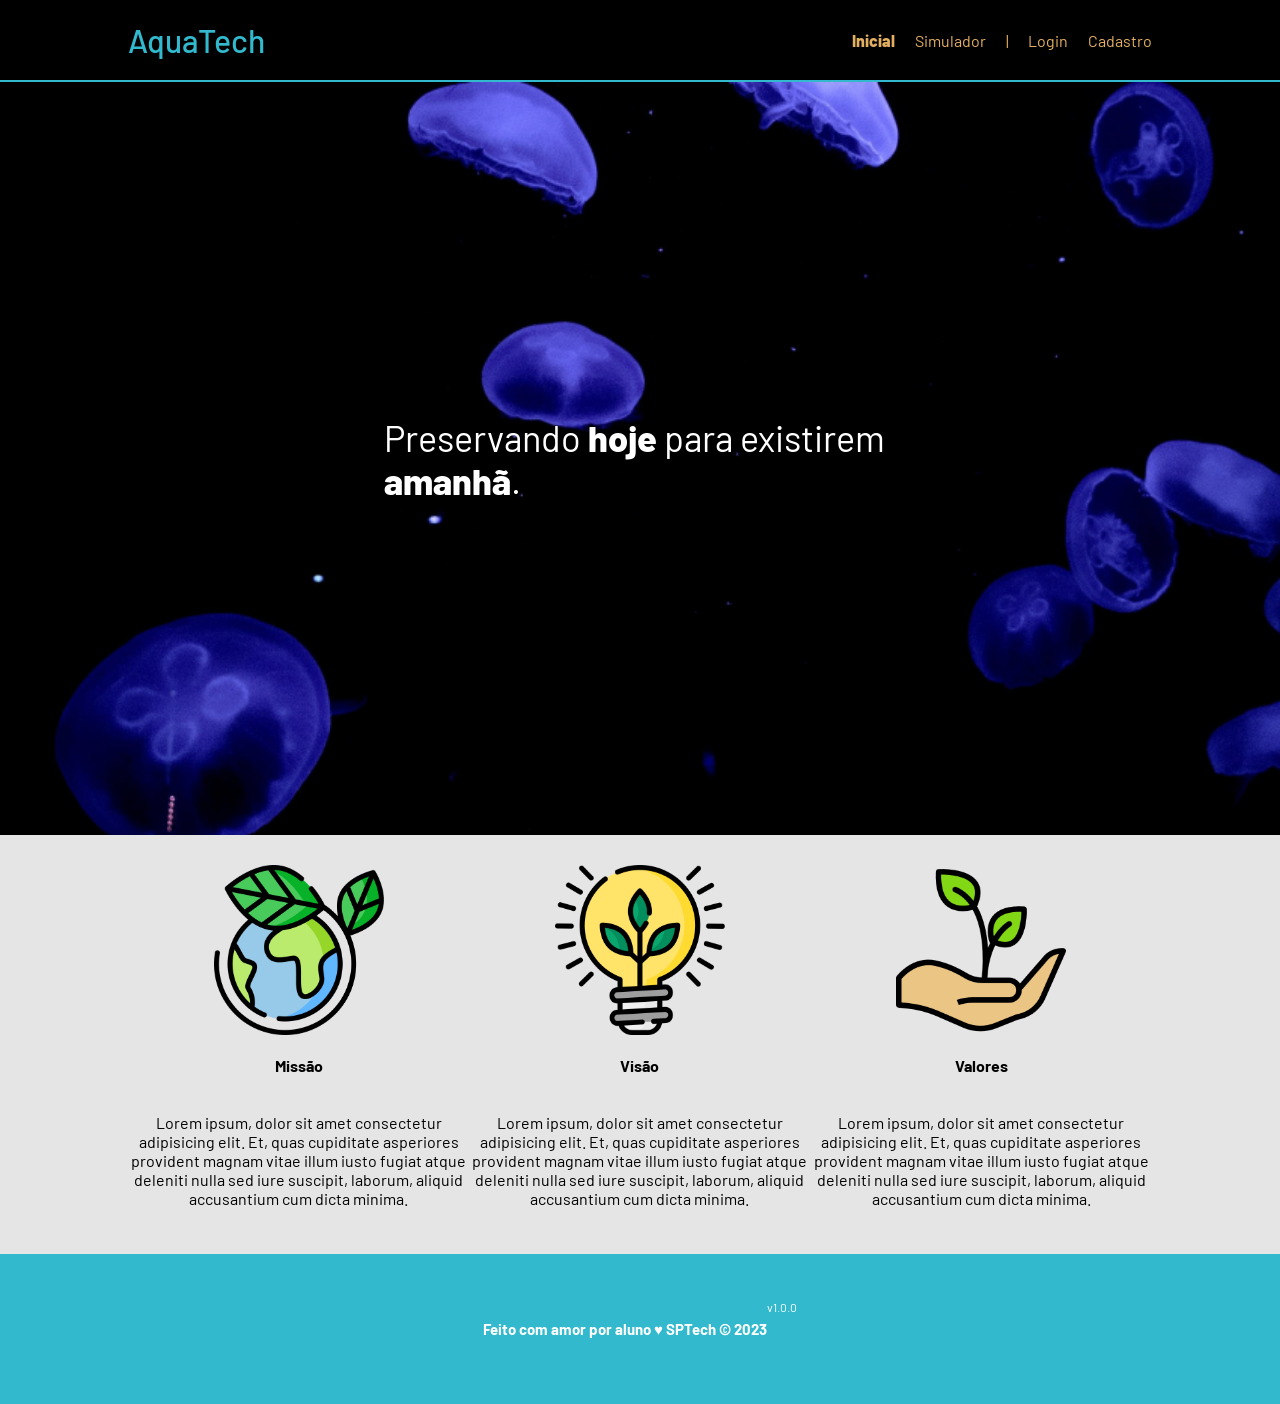
==== public/API-WEB/public/index.html @ a8af0762 "Insersão da API de cadastro" ====
<!DOCTYPE html>
<html lang="en">

<head>
    <meta charset="UTF-8">
    <meta http-equiv="X-UA-Compatible" content="IE=edge">
    <meta name="viewport" content="width=device-width, initial-scale=1.0">

    <title>AquaTech | Página Inicial</title>

    <script src="./js/sessao.js"></script>

    <link rel="stylesheet" href="./css/estilo.css">
    <link rel="icon" href="./assets/icon/favicon2.ico">
    <link rel="preconnect" href="https://fonts.gstatic.com">
</head>

<body>
    <div class="header">
      <div class="container">
        <h1 class="titulo">AquaTech</h1>
        <ul class="navbar">
          <li class="agora">
            <a href="#">Inicial</a>
          </li>
          <li>
            <a href="simulador.html">Simulador</a>
          </li>
          <li>|</li>
          <li>
            <a href="login.html">Login</a>
          </li>
          <li>
            <a href="cadastro.html">Cadastro</a>
          </li>
        </ul>
      </div>
    </div>
  
    <div class="banner">
      <div class="container">
        <p>Preservando <span>hoje</span> para existirem <span>amanhã</span>.</p>
      </div>
    </div>
  
    <div class="social">
      <div class="container">
        <div class="boxes">
          <div class="box">
            <img src="assets/imgs/planet-earth_color.png">
            <h4>Missão</h4>
            <p>Lorem ipsum, dolor sit amet consectetur adipisicing elit. Et, quas cupiditate asperiores provident magnam
              vitae illum iusto fugiat atque deleniti nulla sed iure suscipit, laborum, aliquid accusantium cum dicta
              minima.</p>
          </div>
          <div class="box">
            <img src="assets/imgs/lightbulb_color.png">
            <h4>Visão</h4>
            <p>Lorem ipsum, dolor sit amet consectetur adipisicing elit. Et, quas cupiditate asperiores provident magnam
              vitae illum iusto fugiat atque deleniti nulla sed iure suscipit, laborum, aliquid accusantium cum dicta
              minima.</p>
          </div>
          <div class="box">
            <img src="assets/imgs/growth_color.png">
            <h4>Valores</h4>
            <p>Lorem ipsum, dolor sit amet consectetur adipisicing elit. Et, quas cupiditate asperiores provident magnam
              vitae illum iusto fugiat atque deleniti nulla sed iure suscipit, laborum, aliquid accusantium cum dicta
              minima.</p>
          </div>
        </div>
      </div>
    </div>
  
    <div class="footer">
      <div class="container">
        <h4>Feito com amor por aluno &hearts; SPTech &copy; 2023</h4>
        <span class="version">v1.0.0</span>
      </div>
    </div>
  </body>

</html>
---- public/API-WEB/public/css/estilo.css ----
@import url('https://fonts.googleapis.com/css2?family=Barlow:ital,wght@0,100;0,200;0,300;0,400;0,500;0,600;0,700;0,800;0,900;1,100;1,200;1,300;1,400;1,500;1,600;1,700;1,800;1,900&display=swap');

body {
  margin: 0;
  padding: 0;
  font-family: 'Barlow', 'Segoe UI', 'Segoe UI', Tahoma, Geneva, Verdana, sans-serif;
  background-color: black;
}

:root {
  --tamanho-header: 80px;
  --tamanho-banner: calc(100vh - var(--tamanho-header) - var(--tamanho-footer) - 2px);
  --tamanho-simulador: calc(100vh - var(--tamanho-header) - var(--tamanho-footer) - 2px);
  --tamanho-login: calc(100vh - var(--tamanho-header) - var(--tamanho-footer) - 2px);
  --tamanho-footer: 65px;
}

.container {
  display: flex;
  width: 80%;
  margin: auto;
}

.header {
  height: var(--tamanho-header);
  border-bottom: 2px solid #32b9cd;
}

.header .container {
  justify-content: space-between;
  align-items: center;
  height: 100%;
}

.header a {
  text-decoration: none;
  color: #e3b062;
}

.agora {
  font-weight: 800;
}

.navbar {
  width: 300px;
  display: flex;
  align-items: center;
  justify-content: space-between;
  list-style: none;
  color: #e3b062;
}

.titulo {
  color: #32b9cd;
  width: fit-content;
  font-weight: 500;
}

.header h1 {
  margin: 0;
}

/* BANNER */

.banner {
  height: var(--tamanho-banner);
  color: white;
  background-image: url('../assets/imgs/bg-jelly-fish-para-home.png');
  background-size: cover;
}

.banner .container {
  justify-content: center;
  align-items: center;
  height: 100%;
}

.banner .container p {
  width: 50%;
  margin: 0;
  padding: 0;
  font-size: 36px;
}

.banner .container span {
  font-weight: 800;
}

/* MISSÃO VISÃO VALORES */

.social {
  background-color: #e5e5e5;
  display: flex;
}

.social .container {
  justify-content: center;
}

.box img {
  width: 170px;
}

.social .container .boxes {
  display: flex;
  justify-content: space-between;
  width: 100%;
  padding: 30px 0;
}

.social p {
  text-align: center;
}

.box {
  display: flex;
  flex-direction: column;
  align-items: center;
}

/* FOOTER */

.footer {
  background-color: #32b9cd;
  height: 150px;
  color: #fff;
  display: flex;
  font-size: 15px;
}

.footer .container {
  justify-content: center;
  text-align: center;
}

.footer .container .version {
  font-size: 12px;
}

/* LOGIN */

.login {
  height: var(--tamanho-login);
  background-image: url('../assets/imgs/bg-jelly-fish-para-home.png');
  background-size: cover;
}

.login .container {
  justify-content: center;
  align-items: center;
  height: 100%;
}

.card {
  width: 50%;
  background-color: #e5e5e5;
  border-radius: 10px;
  display: flex;
  align-items: center;
  justify-content: space-evenly;
  color: palevioletred;
  flex-direction: column;
  height: fit-content;
  padding: 20px 0;
}

.card h2 {
  margin: 0;
  font-size: 30px;
}

.formulario {
  display: flex;
  height: 90%;
  width: 80%;
  justify-content: space-around;
  flex-direction: column;
}

.formulario span {
  font-size: 15px;
  font-weight: 800;
}

.formulario input {
  border: 2px solid #32b9cd;
  text-align: center;
  border-radius: 10px;
  margin: 0;
}

.formulario select {
  border: 2px solid #32b9cd;
  background-color: white;
  color: gray;
  height: 36px;
  text-align: center;
  border-radius: 10px;
  margin: 0;
}

.campo {
  display: flex;
  flex-direction: column;
  justify-content: start;
  padding: 5px 0;
}

.botao {
  cursor: pointer;
  font-family: "Barlow", sans-serif;
  border: 0;
  border-radius: 5px;
  font-weight: 600;
  font-size: 18px;
  color: #fff;
  background-color: #ED145B;
  width: 120px;
  height: 30px;
  align-self: center;
  margin-top: 20px;
}

.loading-div {
  width: 50px;
  display: none;
}

.loading-div img {
  height: 50px;
  width: 50px;
}

#div_erros_login {
  display: none
}

/* FORMULARIO */

.alerta_erro{
  display: flex;
  justify-content: flex-end;
}

.card_erro {
  display: none;
  background-color: #fff;
  color: black;
  width: 230px;
  position: fixed;
  border-radius: 4px;
  border: #ED145B 3px solid;
  padding: 10px;
  margin-right: 10%;
}

.card_erro #mensagem_erro{
  font-weight: 500;
  font-size: 20px;
}

.formulario .tipo_campo {
  font-size: 20px;
  font-weight: 600 !important;
}

.formulario {
  display: flex;
  flex-direction: column;
}

input {
  margin-bottom: 10px;
  border: 2px solid #32b9cd;
  padding: 10px;
  text-align: center;
  border-radius: 10px;
}

.btn {
  font-family: "Barlow", sans-serif;
  border: 0;
  border-radius: 5px;
  font-weight: 600;
  font-size: 18px;
  padding: 10px 15px;
  color: white;
  background-color: #ED145B;
  width: 120px;
  align-self: center;
  margin-top: 5px;
}

.loading-div {
  width: 50px;
  margin: auto;
  display: none;
}

.loading-div img {
  height: 50px;
  width: 50px;
}

/* SIMULADOR */

.simulador {
  color: white;
}

.simulador .container {
  flex-direction: column;
  overflow: scroll; 
  height: var(--tamanho-simulador);
}

/* ALERTA */

#alerta {
  position: absolute;
  right: 0;
  bottom: 0;
}

.mensagem-alarme {
  background-color: white;
  border-radius: 5px;
  width: 300px;
  height: 80px;
  margin: 10px;
  padding: 10px 0;
  display: flex;
  justify-content: space-evenly;
  align-items: center;
}

.mensagem-alarme h3 {
  font-size: 14px;
  margin: 0;
}

.mensagem-alarme .informacao {
  width: 66%;
}

.alarme-sino {
  width: 48px;
  height: 48px;
  animation-name: bell;
  animation-duration: 4s;
  background-image: url('https://cdn-icons-png.flaticon.com/512/1157/1157000.png');
  background-size: cover;
  animation-iteration-count: infinite;
}

@keyframes bell {
  0%   {transform: rotate(25deg)}
  25%  {transform: rotate(-25deg)}
  50%  {transform: rotate(25deg)}
  75%  {transform: rotate(-25deg)}
  100% {transform: rotate(25deg)}
}
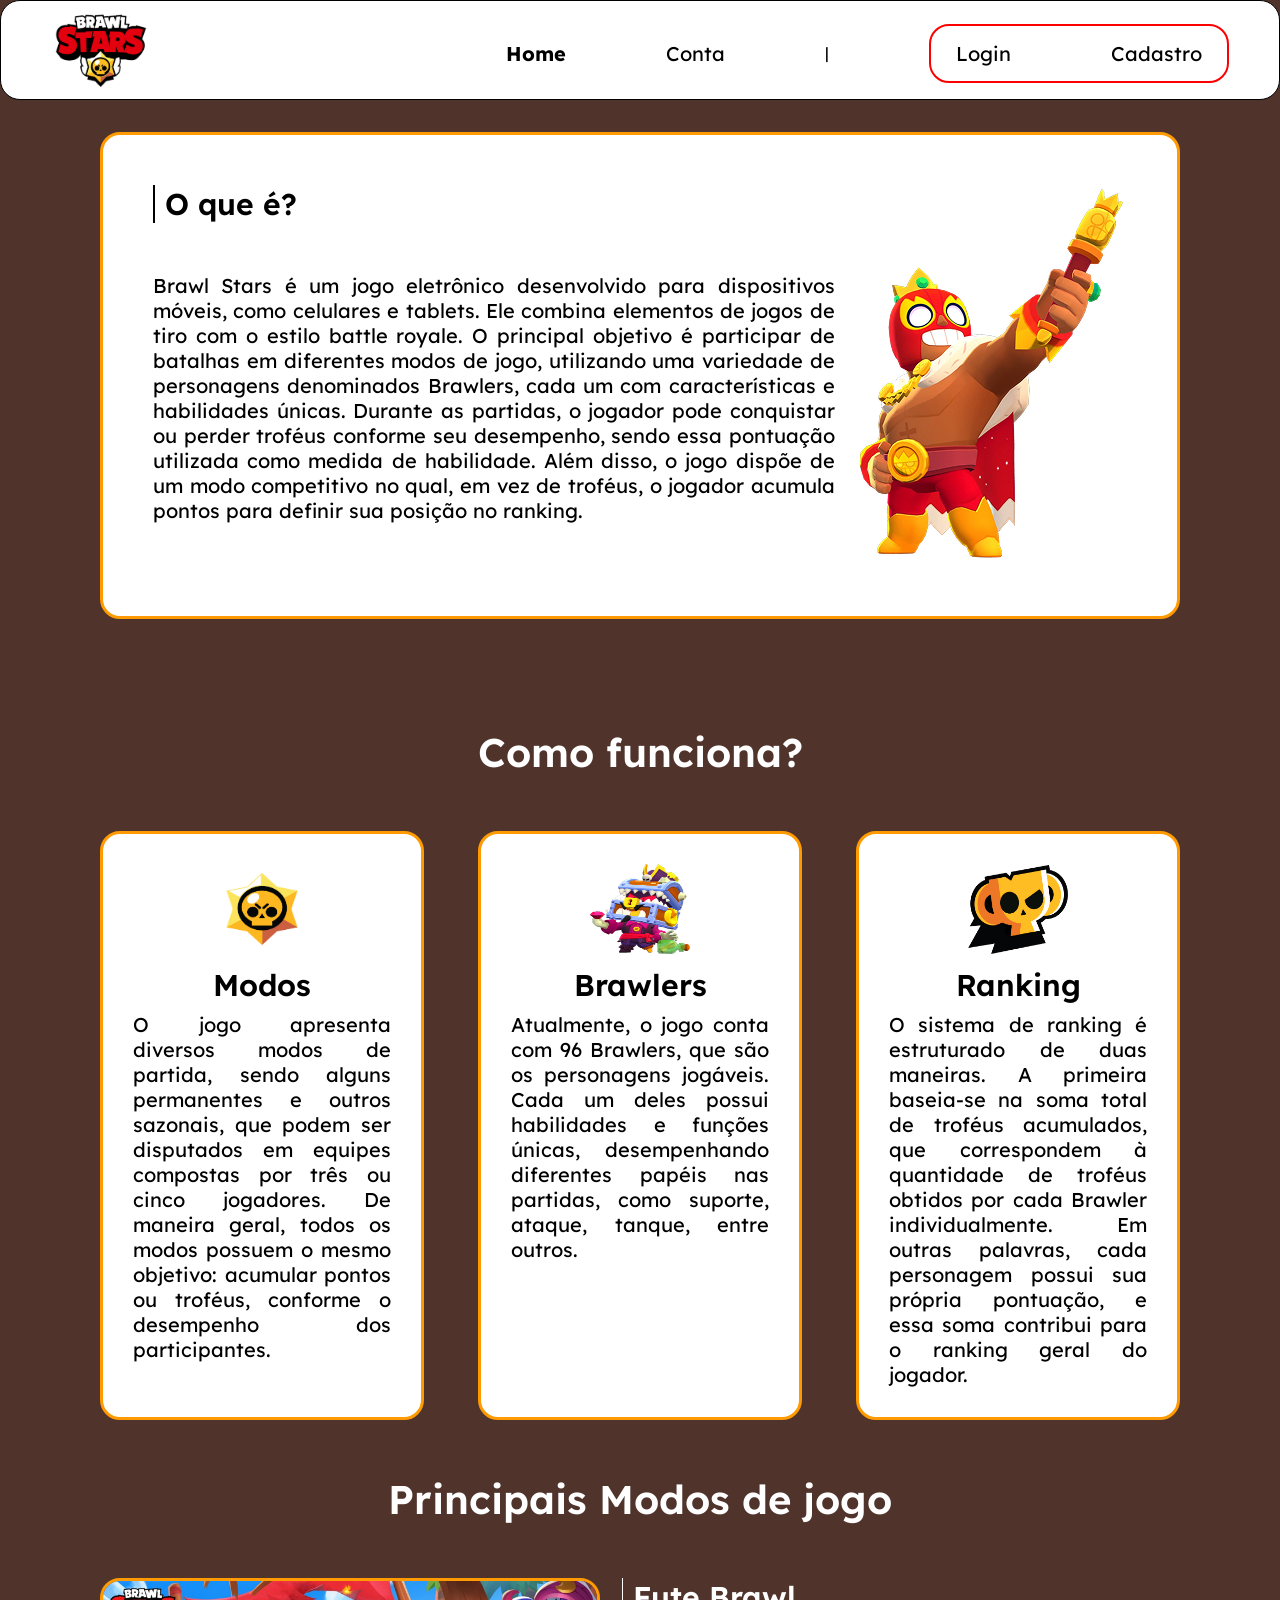
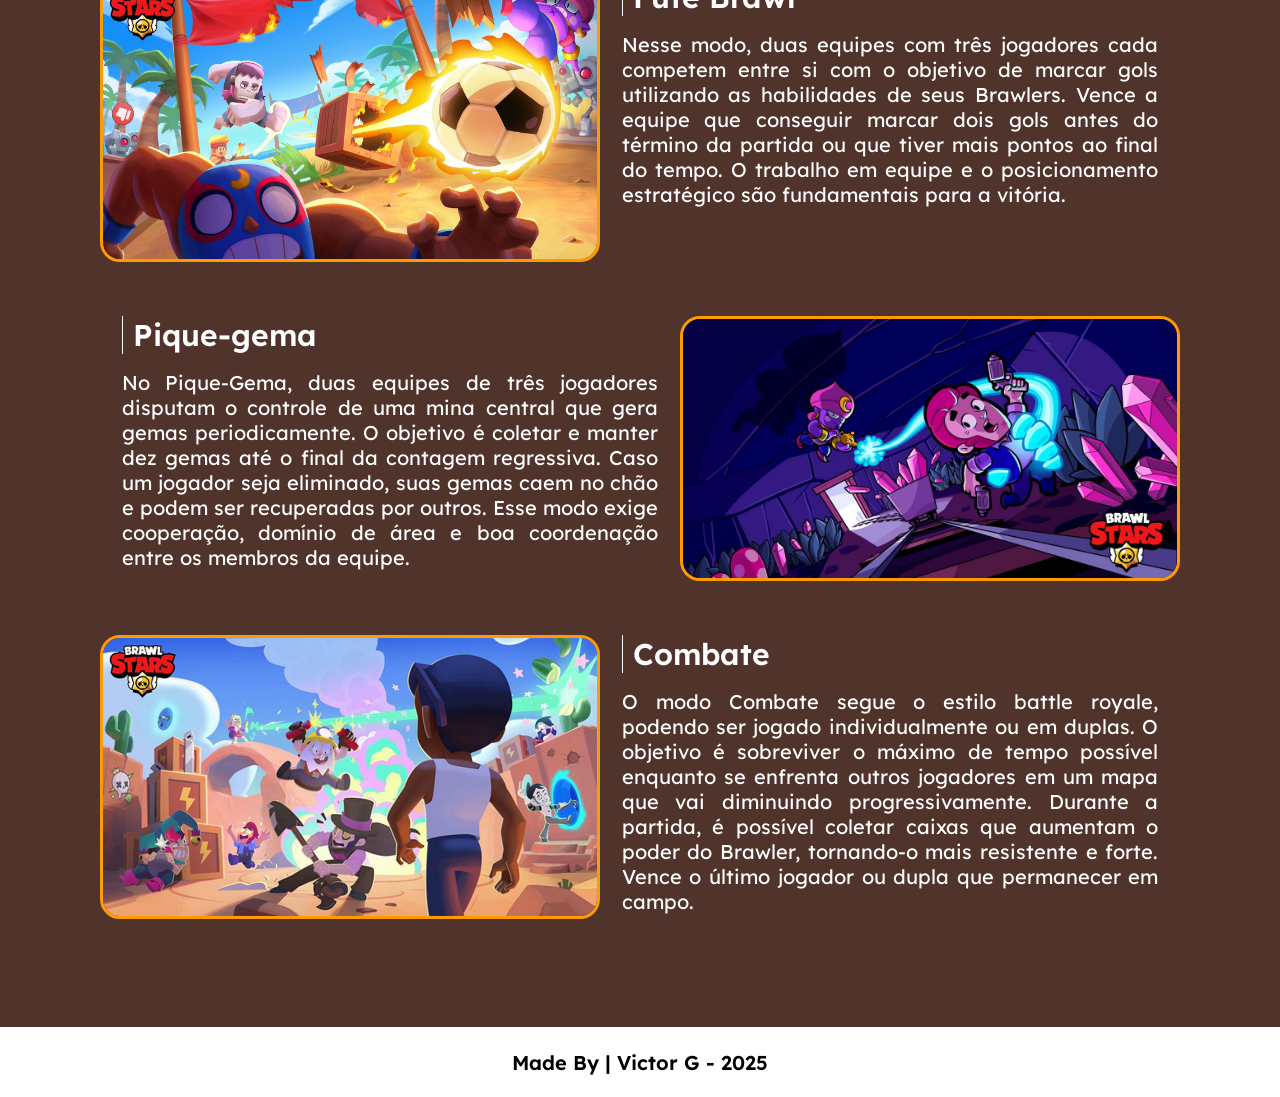
==== commit 450682c7: "Iserção de minha página de cadastro funcional com a regrade negócio" ====
--- a/public/API-WEB/public/index.html
+++ b/public/API-WEB/public/index.html
@@ -3,80 +3,140 @@
 
 <head>
     <meta charset="UTF-8">
-    <meta http-equiv="X-UA-Compatible" content="IE=edge">
     <meta name="viewport" content="width=device-width, initial-scale=1.0">
-
-    <title>AquaTech | Página Inicial</title>
-
-    <script src="./js/sessao.js"></script>
-
-    <link rel="stylesheet" href="./css/estilo.css">
-    <link rel="icon" href="./assets/icon/favicon2.ico">
-    <link rel="preconnect" href="https://fonts.gstatic.com">
+    <title>Home</title>
+    <link rel="stylesheet" href="css/style.css">
+    <link rel="stylesheet" href="css/index.css">
 </head>
 
 <body>
-    <div class="header">
-      <div class="container">
-        <h1 class="titulo">AquaTech</h1>
-        <ul class="navbar">
-          <li class="agora">
-            <a href="#">Inicial</a>
-          </li>
-          <li>
-            <a href="simulador.html">Simulador</a>
-          </li>
-          <li>|</li>
-          <li>
-            <a href="login.html">Login</a>
-          </li>
-          <li>
-            <a href="cadastro.html">Cadastro</a>
-          </li>
-        </ul>
-      </div>
-    </div>
-  
-    <div class="banner">
-      <div class="container">
-        <p>Preservando <span>hoje</span> para existirem <span>amanhã</span>.</p>
-      </div>
-    </div>
-  
-    <div class="social">
-      <div class="container">
-        <div class="boxes">
-          <div class="box">
-            <img src="assets/imgs/planet-earth_color.png">
-            <h4>Missão</h4>
-            <p>Lorem ipsum, dolor sit amet consectetur adipisicing elit. Et, quas cupiditate asperiores provident magnam
-              vitae illum iusto fugiat atque deleniti nulla sed iure suscipit, laborum, aliquid accusantium cum dicta
-              minima.</p>
-          </div>
-          <div class="box">
-            <img src="assets/imgs/lightbulb_color.png">
-            <h4>Visão</h4>
-            <p>Lorem ipsum, dolor sit amet consectetur adipisicing elit. Et, quas cupiditate asperiores provident magnam
-              vitae illum iusto fugiat atque deleniti nulla sed iure suscipit, laborum, aliquid accusantium cum dicta
-              minima.</p>
-          </div>
-          <div class="box">
-            <img src="assets/imgs/growth_color.png">
-            <h4>Valores</h4>
-            <p>Lorem ipsum, dolor sit amet consectetur adipisicing elit. Et, quas cupiditate asperiores provident magnam
-              vitae illum iusto fugiat atque deleniti nulla sed iure suscipit, laborum, aliquid accusantium cum dicta
-              minima.</p>
-          </div>
+    <header>
+        <div class="container">
+            <div class="logo">
+                <img src="assets/img/LOGO.png" alt="">
+            </div>
+            <div class="pages">
+                <a href="#" class="now">Home</a>
+                <a href="conta.html">Conta</a>
+                |
+                <div class="red_box">
+                    <a href="login.html">Login</a>
+                    <a href="cadastro.html">Cadastro</a>
+                </div>
+            </div>
         </div>
-      </div>
-    </div>
-  
-    <div class="footer">
-      <div class="container">
-        <h4>Feito com amor por aluno &hearts; SPTech &copy; 2023</h4>
-        <span class="version">v1.0.0</span>
-      </div>
-    </div>
-  </body>
+    </header>
+    <main>
+        <div class="container">
+            <div class="sobre">
+                <div class="esquerda">
+                    <div class="titulo">
+                        <p>O que é?</p>
+                    </div>
+                    <div class="texto">
+                        <p>
+                            Brawl Stars é um jogo eletrônico desenvolvido para dispositivos móveis, como celulares e
+                            tablets. Ele combina elementos de jogos de tiro com o estilo battle royale. O principal
+                            objetivo é participar de batalhas em diferentes modos de jogo, utilizando uma variedade de
+                            personagens denominados Brawlers, cada um com características e habilidades únicas.
+                            Durante as partidas, o jogador pode conquistar ou perder troféus conforme seu desempenho,
+                            sendo essa pontuação utilizada como medida de habilidade.
+                            Além disso, o jogo dispõe de um modo competitivo no qual, em vez de troféus, o jogador
+                            acumula pontos para definir sua posição no ranking.
+                        </p>
+                    </div>
+                </div>
+                <div class="img">
+                    <img src="assets/img/elprimo.png" alt="">
+                </div>
+            </div>
+            <div class="como_funciona">
+                <div class="titulo_um">Como funciona?</div>
+                <div class="boxes">
+                    <div class="box">
+                        <div class="img">
+                            <img src="assets/icon/logo_icon.png" alt="">
+                        </div>
+                        <div class="titulo">Modos</div>
+                        <div class="texto">O jogo apresenta diversos modos de partida, sendo alguns permanentes e outros
+                            sazonais, que podem ser disputados em equipes compostas por três ou cinco jogadores. De
+                            maneira
+                            geral, todos os modos possuem o mesmo objetivo: acumular pontos ou troféus, conforme o
+                            desempenho dos participantes.
+                        </div>
+                    </div>
+                    <div class="box">
+                        <div class="img">
+                            <img src="assets/icon/griff_icon.png" alt="">
+                        </div>
+                        <div class="titulo">Brawlers</div>
+                        <div class="texto">
+                            Atualmente, o jogo conta com 96 Brawlers, que são os personagens jogáveis. Cada um deles
+                            possui
+                            habilidades e funções únicas, desempenhando diferentes papéis nas partidas, como suporte,
+                            ataque, tanque, entre outros.
+                        </div>
+                    </div>
+                    <div class="box">
+                        <div class="img">
+                            <img src="assets/icon/icon_trofeu.png" alt="">
+                        </div>
+                        <div class="titulo">Ranking</div>
+                        <div class="texto">O sistema de ranking é estruturado de duas maneiras. A primeira baseia-se na
+                            soma
+                            total de troféus acumulados, que correspondem à quantidade de troféus obtidos por cada
+                            Brawler
+                            individualmente. Em outras palavras, cada personagem possui sua própria pontuação, e essa
+                            soma
+                            contribui para o ranking geral do jogador.</div>
+                    </div>
+                </div>
+            </div>
+            <div class="principais_modos">
+                <div class="titulo_um">Principais Modos de jogo</div>
+                <div class="sections">
+                    <div class="sub_sections">
+                        <img src="assets/img/fute_brawl.png" alt="">
+                        <div class="conteudo">
+                            <div class="titulo">Fute Brawl</div>
+                            <div class="texto">Nesse modo, duas equipes com três jogadores cada competem entre si com o
+                                objetivo de marcar gols utilizando as habilidades de seus Brawlers. Vence a equipe que
+                                conseguir marcar dois gols antes do término da partida ou que tiver mais pontos ao final
+                                do tempo. O trabalho em equipe e o posicionamento estratégico são fundamentais para a
+                                vitória.</div>
+                        </div>
+                    </div>
+                    <div class="sub_sections">
+                        <div class="conteudo">
+                            <div class="titulo">Pique-gema</div>
+                            <div class="texto">No Pique-Gema, duas equipes de três jogadores disputam o controle de uma
+                                mina central que gera gemas periodicamente. O objetivo é coletar e manter dez gemas até
+                                o final da contagem regressiva. Caso um jogador seja eliminado, suas gemas caem no chão
+                                e podem ser recuperadas por outros. Esse modo exige cooperação, domínio de área e boa
+                                coordenação entre os membros da equipe.</div>
+                        </div>
+                        <img src="assets/img/pique_gema.png" alt="">
+                    </div>
+                    <div class="sub_sections">
+                        <img src="assets/img/combate.png" alt="">
+                        <div class="conteudo">
+                            <div class="titulo">Combate</div>
+                            <div class="texto">O modo Combate segue o estilo battle royale, podendo ser jogado
+                                individualmente ou em duplas. O objetivo é sobreviver o máximo de tempo possível
+                                enquanto se enfrenta outros jogadores em um mapa que vai diminuindo progressivamente.
+                                Durante a partida, é possível coletar caixas que aumentam o poder do Brawler, tornando-o
+                                mais resistente e forte. Vence o último jogador ou dupla que permanecer em campo.</div>
+                        </div>
+                    </div>
+                </div>
+            </div>
+        </div>
+    </main>
+
+
+    <footer>
+        <p>Made By | Victor G - 2025</p>
+    </footer>
+</body>
 
 </html>
--- a/public/API-WEB/public/css/style.css
+++ b/public/API-WEB/public/css/style.css
@@ -0,0 +1,77 @@
+@import url('https://fonts.googleapis.com/css2?family=Lexend:wght@100..900&display=swap');
+
+* {
+    border: 0;
+    padding: 0;
+    margin: 0;
+    box-sizing: border-box;
+    font-family: "Lexend", sans-serif;
+}
+
+a {
+    text-decoration: none;
+}
+
+body {
+    height: 100vh;
+}
+
+header {
+    width: 100%;
+    padding: 0px 50px;
+    background-color: white;
+    position: fixed;
+    border-radius: 20px;
+    top: 0;
+    min-height: 100px;
+    max-height: 100px;
+    border: 1px solid rgb(0, 0, 0);
+}
+
+header a {
+    color: black;
+    font-size: 20px;
+}
+
+header .now {
+    font-weight: bold;
+}
+
+header a:hover {
+    border-bottom: 1px solid black;
+    transition: 2s;
+}
+
+header .container {
+    display: flex;
+    justify-content: space-between;
+}
+
+header .container .logo img {
+    width: 100px;
+}
+
+header .container .pages,
+.red_box {
+    display: flex;
+    gap: 100px;
+    align-items: center;
+}
+
+header .container .red_box {
+    border: 2px solid red;
+    border-radius: 20px;
+    padding: 15px 25px;
+}
+
+footer {
+    background-color: rgb(255, 255, 255);
+    width: 100%;
+    height: 70px;
+    align-items: center;
+    display: flex;
+    justify-content: center;
+    border-radius: 20px;
+    font-size: 20px;
+    font-weight: 600;
+}
--- a/public/API-WEB/public/css/index.css
+++ b/public/API-WEB/public/css/index.css
@@ -0,0 +1,210 @@
+main {
+    background-color: #50342C;
+    width: 100%;
+    min-height: 100vh;
+    padding-top: 100px;
+}
+
+main .container {
+    width: 100%;
+    height: 100%;
+    padding: 0px 100px;
+}
+
+/* SOBRE INDEX ÍNICIO*/
+main .container .sobre {
+    background-color: white;
+    margin-top: 3%;
+    border-radius: 20px;
+    display: flex;
+    justify-content: space-between;
+    padding: 50px;
+    border: 3px solid #FF9A00;
+}
+
+main .container .sobre .esquerda {
+    display: flex;
+    flex-direction: column;
+    gap: 50px;
+    text-align: justify;
+    width: 70%;
+}
+
+main .container .sobre .esquerda .titulo {
+    font-size: 30px;
+    font-weight: 600;
+    border-left: 2px solid #000000;
+    padding-left: 10px;
+}
+
+main .container .sobre .esquerda .texto {
+    font-size: 20px;
+}
+
+/* SOBRE INDEX TÉRMINO */
+
+/* COMO FUNCIONA INDEX ÍNICIO */
+main .container .como_funciona {
+    width: 100%;
+    display: flex;
+    flex-direction: column;
+    margin-top: 5%;
+    text-align: center;
+}
+
+main .container .como_funciona .titulo_um {
+    color: white;
+    margin: 5%;
+    font-size: 40px;
+    font-weight: 600;
+}
+
+main .container .como_funciona .boxes {
+    width: 100%;
+    display: flex;
+    justify-content: space-between;
+}
+
+main .container .como_funciona .boxes .box {
+    background-color: #FFf;
+    width: 30%;
+    border-radius: 20px;
+    display: flex;
+    flex-direction: column;
+    align-items: center;
+    padding: 30px;
+    border: 3px solid #FF9A00;
+}
+
+main .container .como_funciona .boxes .box img {
+    width: 100px;
+    height: 90px;
+}
+
+main .container .como_funciona .titulo {
+    font-size: 30px;
+    margin-top: 3%;
+    font-weight: 600;
+}
+
+main .container .como_funciona .boxes .box .texto {
+    font-size: 20px;
+    text-align: justify;
+    margin-top: 3%;
+}
+
+/* COMO FUNCIONA INDEX TÉRMINO */
+
+/* MODOS DE JOGO INDEX ÍNICIO*/
+main .container .principais_modos {
+    display: flex;
+    flex-direction: column;
+    width: 100%;
+    margin-top: 5%;
+    padding-bottom: 10%;
+}
+
+main .container .principais_modos .titulo_um {
+    text-align: center;
+    font-size: 40px;
+    font-weight: 600;
+    color: white;
+}
+
+main .container .principais_modos .sections {
+    display: flex;
+    flex-direction: column;
+}
+
+main .container .principais_modos .sections .sub_sections {
+    display: flex;
+    margin-top: 5%;
+    justify-content: space-between;
+}
+
+main .container .principais_modos .sections .sub_sections .conteudo {
+    width: 65%;
+    margin-left: 2%;
+    margin-right: 2%;
+}
+
+main .container .principais_modos .sections .sub_sections .conteudo .texto {
+    font-size: 20px;
+    color: white;
+    text-align: justify;
+    margin-top: 3%;
+    
+}
+
+main .container .principais_modos .sections .sub_sections .conteudo .titulo {
+    font-size: 30px;
+    color: white;
+    font-weight: 600;
+    border-left: 1px solid white;
+    max-width: 200px;
+    padding-left: 10px;
+}
+
+main .container .principais_modos .sections img {
+    width: 500px;
+    border-radius: 20px;
+    border: 3px solid #FF9A00;
+}
+
+/* MODOS DE JOGO INDEX TÉRMINO*/
+
+/* INÍCIO DA RESPONSIVIDADE */
+@media screen and (max-width: 768px) {
+    main .container .sobre {
+        display: flex;
+        flex-direction: column;
+        width: 100%;
+        margin-top: 150px;
+    }
+
+    main .container {
+        width: 100%;
+        height: 100%;
+        padding: 0px 20px;
+    }
+
+    main .container .sobre .esquerda {
+        width: 100%;
+    }
+
+    main .container .sobre , .como_funciona, .principais_modos{
+        margin-top: 100px;
+    }
+    main .container .como_funciona .boxes {
+        width: 100%;
+        display: flex;
+        flex-direction: column;
+    }
+    main .texto{
+        font-size: 10px;
+    }
+
+    main .container .como_funciona .boxes .box {
+        margin-bottom: 10px;
+        width: 100%;
+
+    }
+
+    main .container .principais_modos .sections{
+        width: 100%;
+    }
+    main .container .principais_modos .sections .sub_sections {
+        display: flex;
+        flex-direction: column;
+    }
+
+    main .container .principais_modos .sections img {
+        width: 100%;
+        margin-top: 10px;
+    }
+    main .container .principais_modos .sections .sub_sections .conteudo{
+        width: 100%;
+    }
+}
+
+/* TÉRMINO DA RESPONSIVIDADE */
